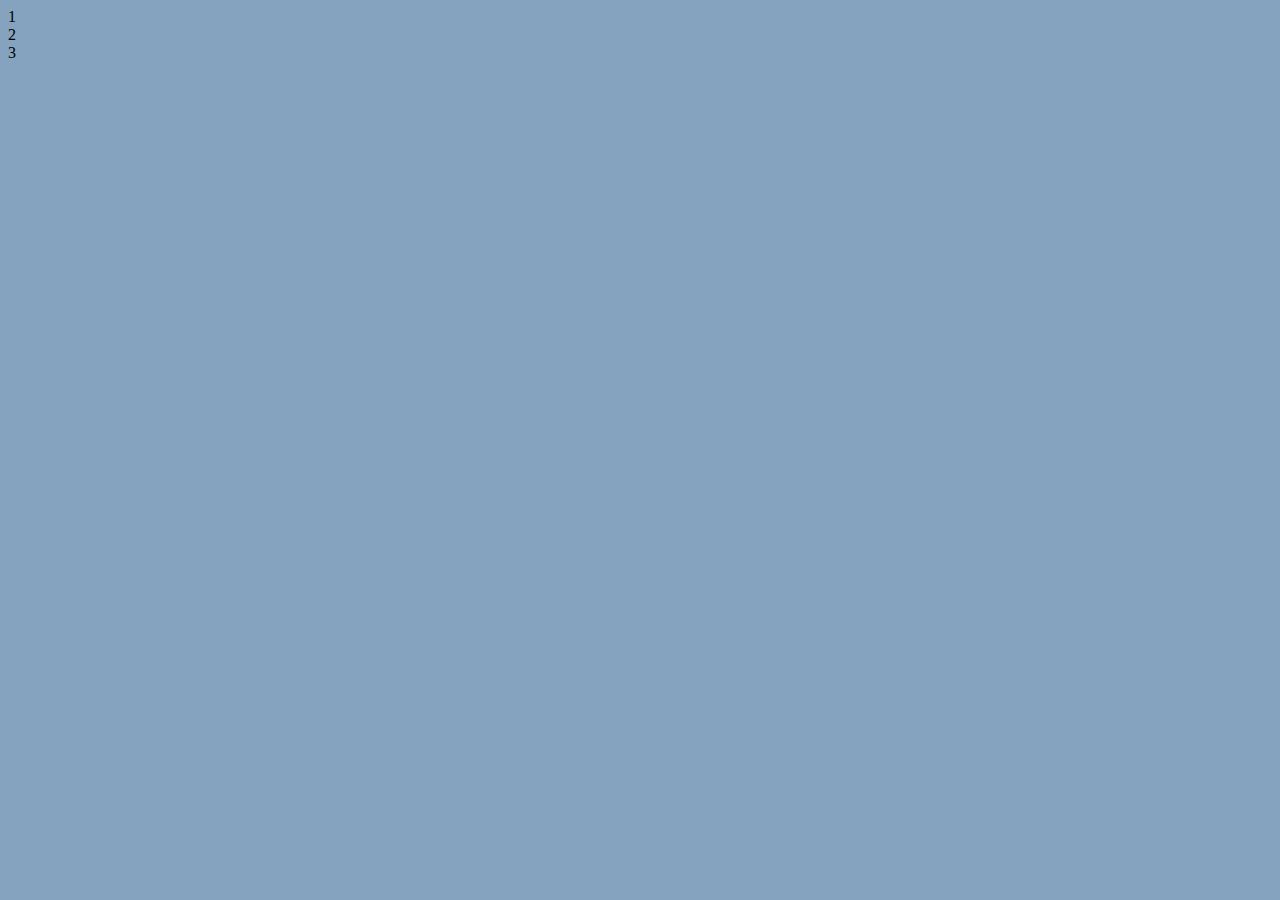
==== Week_6/index.html @ ac9d1087 "first commit" ====
<!DOCTYPE html>
<html lang="en">
<head>
    <meta charset="UTF-8">
    <meta http-equiv="X-UA-Compatible" content="IE=edge">
    <meta name="viewport" content="width=device-width, initial-scale=1.0">
    <link rel="stylesheet" href="./assets/styles/style.css">
    <title>Document</title>
</head>
<body>
    <header>
        <div>
            1
        </div>
    </header>
    <main>
        <div>
            2
        </div>
    </main>
    <footer>
        <div>
            3
        </div>
    </footer>
</body>
</html>
---- Week_6/assets/styles/style.css ----
body{
    background-color: rgb(133, 163, 190);
}
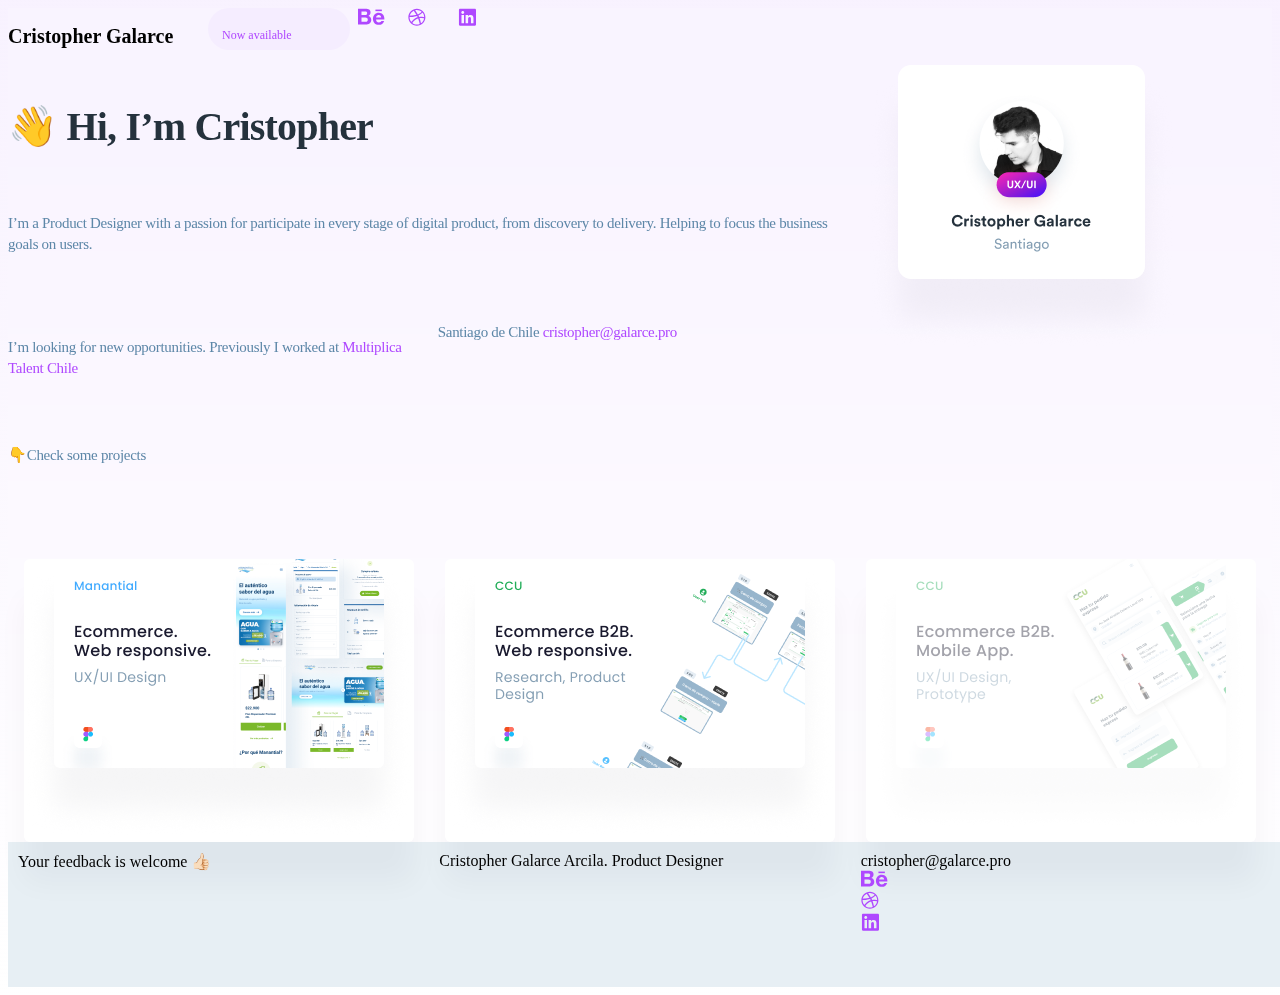
==== commit a405b4fc: "first commit" ====
--- a/Week_6/index.html
+++ b/Week_6/index.html
@@ -5,23 +5,50 @@
     <meta http-equiv="X-UA-Compatible" content="IE=edge">
     <meta name="viewport" content="width=device-width, initial-scale=1.0">
     <link rel="stylesheet" href="./assets/styles/style.css">
-    <title>Document</title>
+    <title>Product Designer - Cristopher</title>
 </head>
-<body>
+<body class="body">
     <header>
-        <div>
-            1
+        <div class="header">
+        <h1 class="BIO">Cristopher Galarce</h1>
+        <div class="now_available">
+            <p class="now_text">Now available</p>
+        </div>
+        <div><a href="..." class="navigation_sm1"><img src="/Week_6/assets/images/Logo Be.svg" alt="logo BE"></a></div>
+        <div><a href="..." class="navigation_sm1"><img src="/Week_6/assets/images/dribbble-ball-mark.svg" alt="logo ball"></a></div>
+        <div><a href="..." class="navigation_sm1"><img src="/Week_6/assets/images/Logo Linkedin.svg" alt="logo linkedin"></a></div>
         </div>
     </header>
     <main>
-        <div>
-            2
+        <div class="main_text">
+        <div class="cell_1"><h1>👋 Hi, I’m Cristopher</h1></div>
+        <div class="cell_2"><p>I’m a Product Designer with a passion for participate in every stage of digital product, from discovery to delivery. Helping to focus the business goals on users.</p></div>
+        <div class="cell_3"><p>I’m looking for new opportunities. Previously I worked at <a href="..." class="talent">Multiplica Talent Chile</a></p>
+        </div>
+        <div class="cell_4">Santiago de Chile
+            <a href="..." class="email">cristopher@galarce.pro</a>
+        </div>
+        <div class="cell_5">👇Check some projects</div>
+        <div class="cell_6"><a href="..."><img src="/Week_6/assets/images/Home.png" alt="photo of Cristopher"></a></div>
+        </div>
+        <div class="portf">
+            <a href="..." class="portfolio"><img src="/Week_6/assets/images/ex1.png" alt="manantial Ecommerce. Web responsive"></a>
+            <a href="..." class="portfolio"><img src="/Week_6/assets/images/ex2.png" alt="ccu Ecommerce B2B. Web responsive"></a>
+            <a href="..." class="portfolio"><img src="/Week_6/assets/images/ex3.png" alt="ccu Ecommerce B2B. Mobile App"></a>
         </div>
     </main>
     <footer>
-        <div>
-            3
+    <div class="footer">
+        <div>Your feedback is welcome 👍🏻</div>
+        <div>Cristopher Galarce Arcila. Product Designer</div>
+        <div>cristopher@galarce.pro
+            <div>
+            <div id="links"><a href="..."><img src="/Week_6/assets/images/Logo Be.svg" alt="logo BE"></a></div>
+            <div id="links"><a href="..."><img src="/Week_6/assets/images/dribbble-ball-mark.svg" alt="logo ball"></a></div>
+            <div id="links"><a href="..."><img src="/Week_6/assets/images/Logo Linkedin.svg" alt="logo linkedin"></a></div>
+            </div>
         </div>
+    </div>
     </footer>
 </body>
 </html>--- a/Week_6/assets/styles/style.css
+++ b/Week_6/assets/styles/style.css
@@ -1,3 +1,146 @@
-body{
-    background-color: rgb(133, 163, 190);
-}+.body{
+    background: linear-gradient(180deg, #F8F2FF 0%, rgba(250, 250, 250, 0) 100%);
+    backdrop-filter: blur(125px);
+}
+
+.header{
+    display: grid;
+    grid-template-columns: 200px 150px 50px 50px 50px;
+}
+
+.BIO{
+    font-style: normal;
+    font-weight: 600;
+    font-size: 20px;
+    line-height: 30px;
+}
+
+.now_available{
+    padding: 6px 14px;
+    width: 114px;
+    height: 30px;
+    background: #F5EDFF;
+    border-radius: 179.467px;
+}
+
+.now_text{
+    font-style: normal;
+    font-weight: 500;
+    font-size: 12px;
+    line-height: 18px;
+    color: #AF48FF;
+}
+
+.navigation_sm1{
+    cursor: pointer;
+}
+
+.main_text{
+    display: grid;
+    grid-template-columns: repeat(3, 1fr);
+    grid-template-rows: repeat(4, 1fr);
+    gap: 2%;
+    justify-content: center;
+    align-content: center;
+}
+
+.cell_1{
+    grid-column: 1/3;
+    font-style: normal;
+    font-weight: 700;
+    font-size: 20px;
+    line-height: 70px;
+    letter-spacing: -0.04em;
+    color: #25323D;
+}
+
+.cell_2{
+    grid-column: 1/3;
+    color: #5D87A8;
+    font-family: 'Circular Std';
+    font-style: normal;
+    font-weight: 400;
+    font-size: 15px;
+    line-height: 140%;
+    letter-spacing: -0.02em;
+}
+
+.cell_3{
+    color: #5D87A8;
+    font-family: 'Circular Std';
+    font-style: normal;
+    font-weight: 400;
+    font-size: 15px;
+    line-height: 140%;
+    letter-spacing: -0.02em;
+}
+
+.talent{
+    color:#AF48FF;
+    text-decoration: none;
+    cursor: pointer;
+}
+
+.cell_4{
+    color: #5D87A8;
+    font-family: 'Circular Std';
+    font-style: normal;
+    font-weight: 400;
+    font-size: 15px;
+    line-height: 140%;
+    letter-spacing: -0.02em;
+}
+
+.email{
+    color:#AF48FF;
+    text-decoration: none;
+    cursor: pointer;
+}
+
+.cell_5{
+    grid-row: 4/5;
+    grid-column: 1/3;
+    color: #5D87A8;
+    font-family: 'Circular Std';
+    font-style: normal;
+    font-weight: 400;
+    font-size: 15px;
+    line-height: 140%;
+    letter-spacing: -0.02em;
+}
+
+.cell_6{
+    grid-row: 1/5;
+    grid-column: 3/4;
+    justify-items: center;
+    align-items: center;
+}
+
+.portf{
+    display: grid;
+    grid-template-columns: repeat(3, 1fr);
+    justify-items: center;
+    align-items: center;
+}
+
+.portfolio{
+    background: #FFFFFF;
+    box-shadow: 0px 40px 30px rgba(25, 25, 46, 0.04);
+    border-radius: 6px;
+}
+
+.footer{
+    display: grid;
+    grid-template-columns: repeat(3, 1fr);
+    justify-items: space-around;
+    width: 100%;
+    height: 125px;
+    left: 0px;
+    top: 0px;
+    padding: 10px;
+    background: #E7EFF4;
+}
+
+#links{
+    grid-template-rows: 1fr 1fr 1fr;
+}
